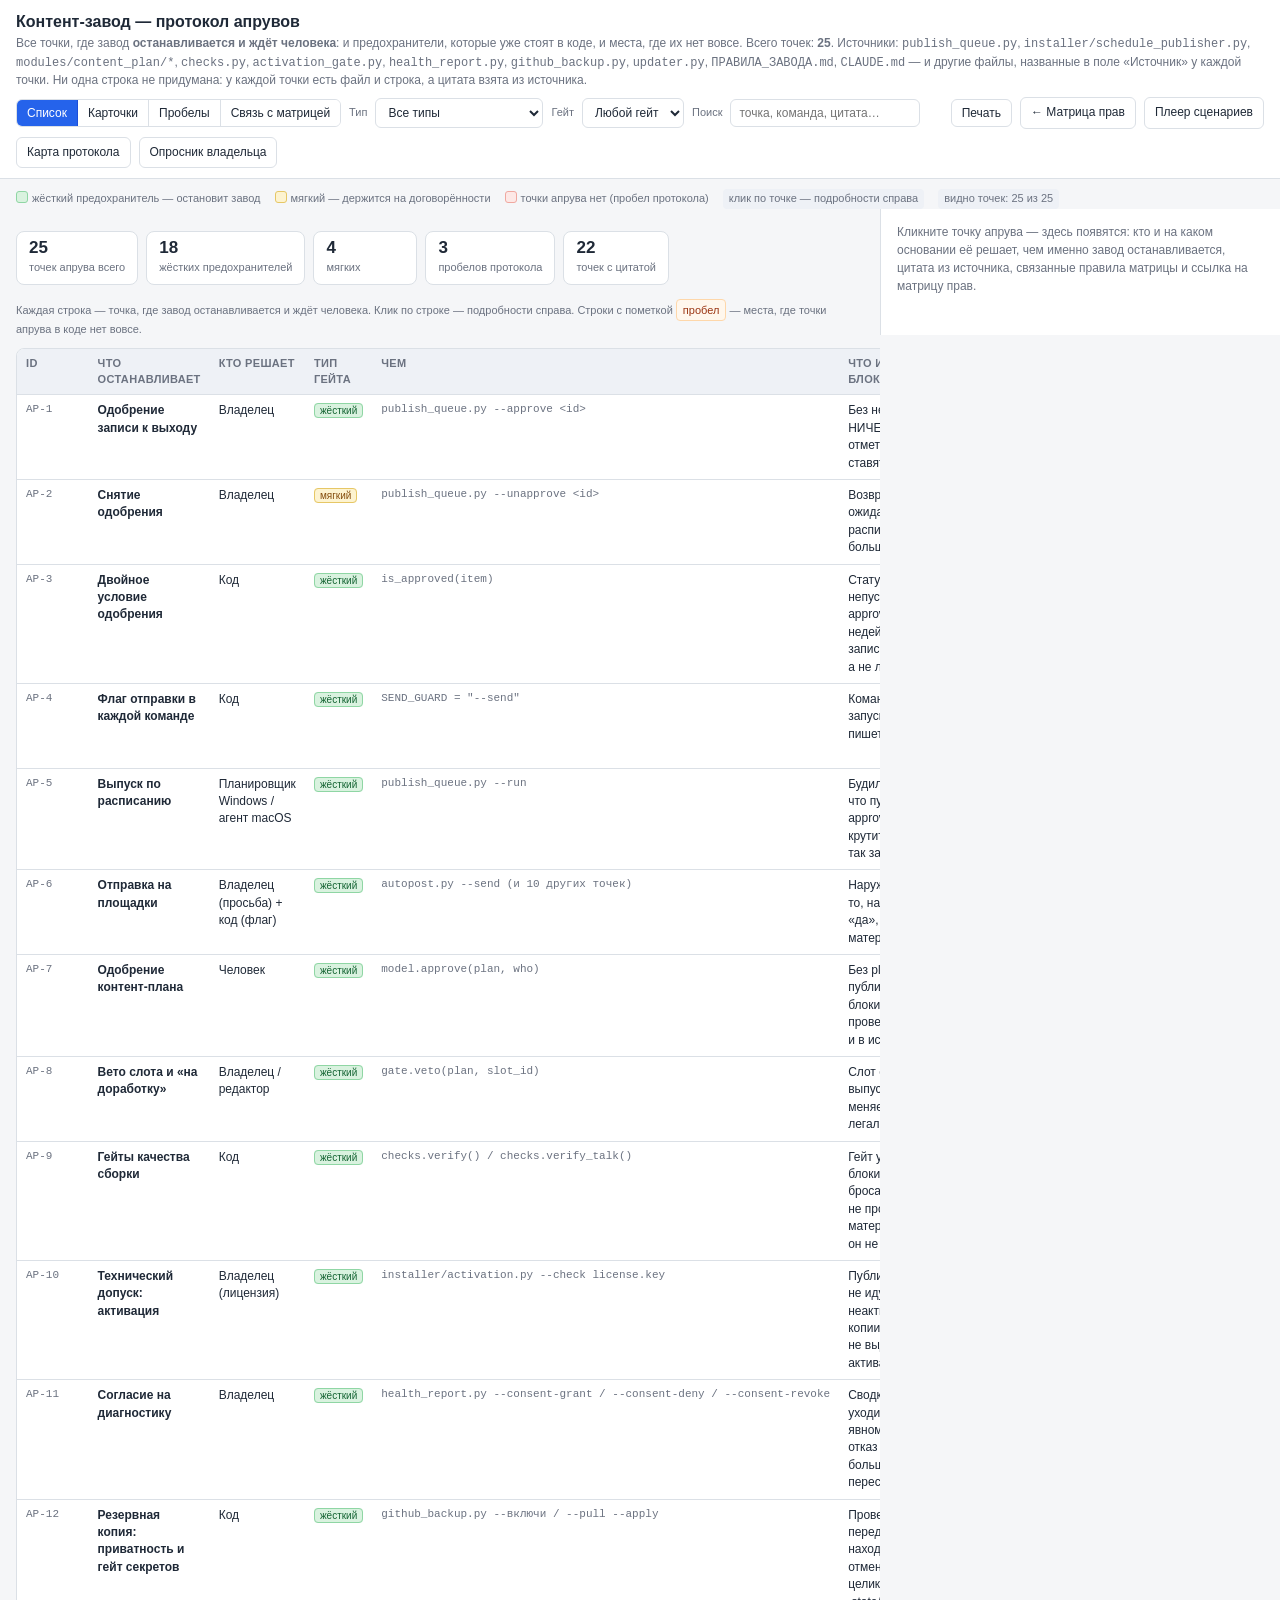
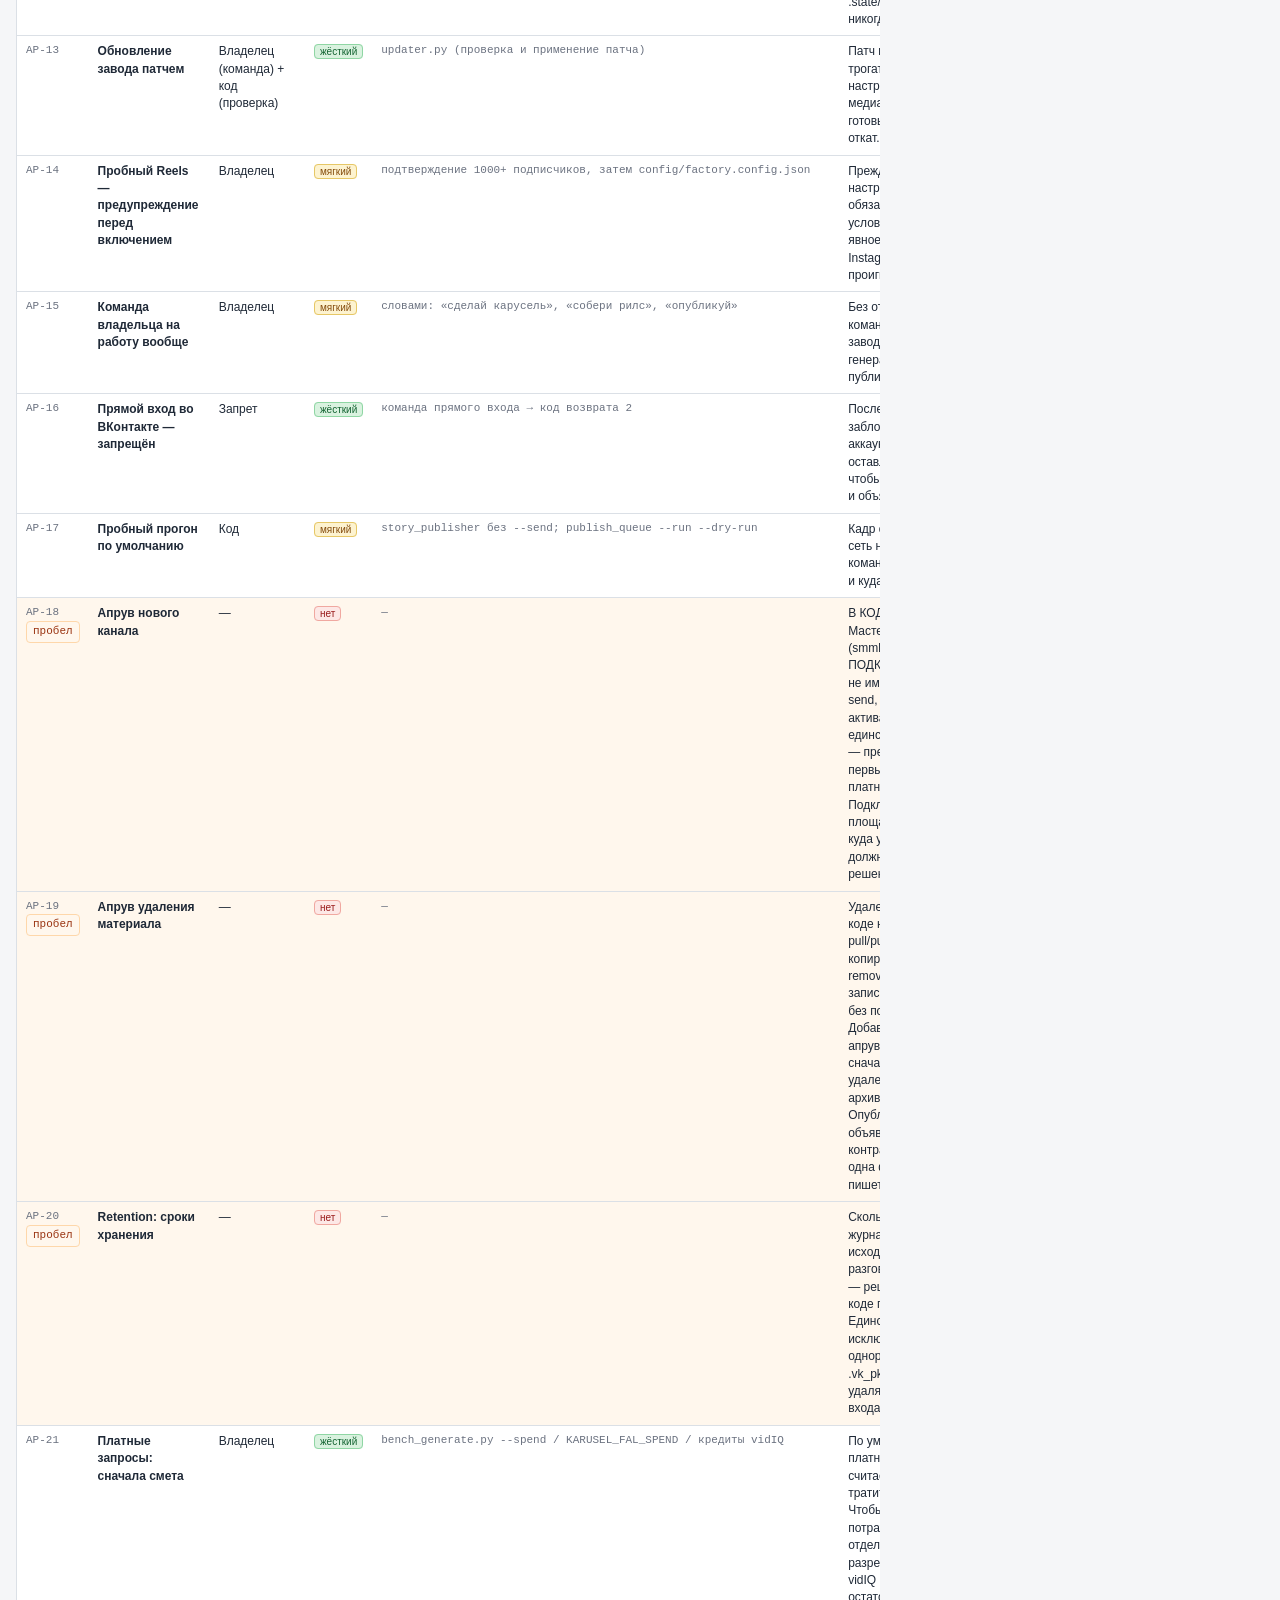
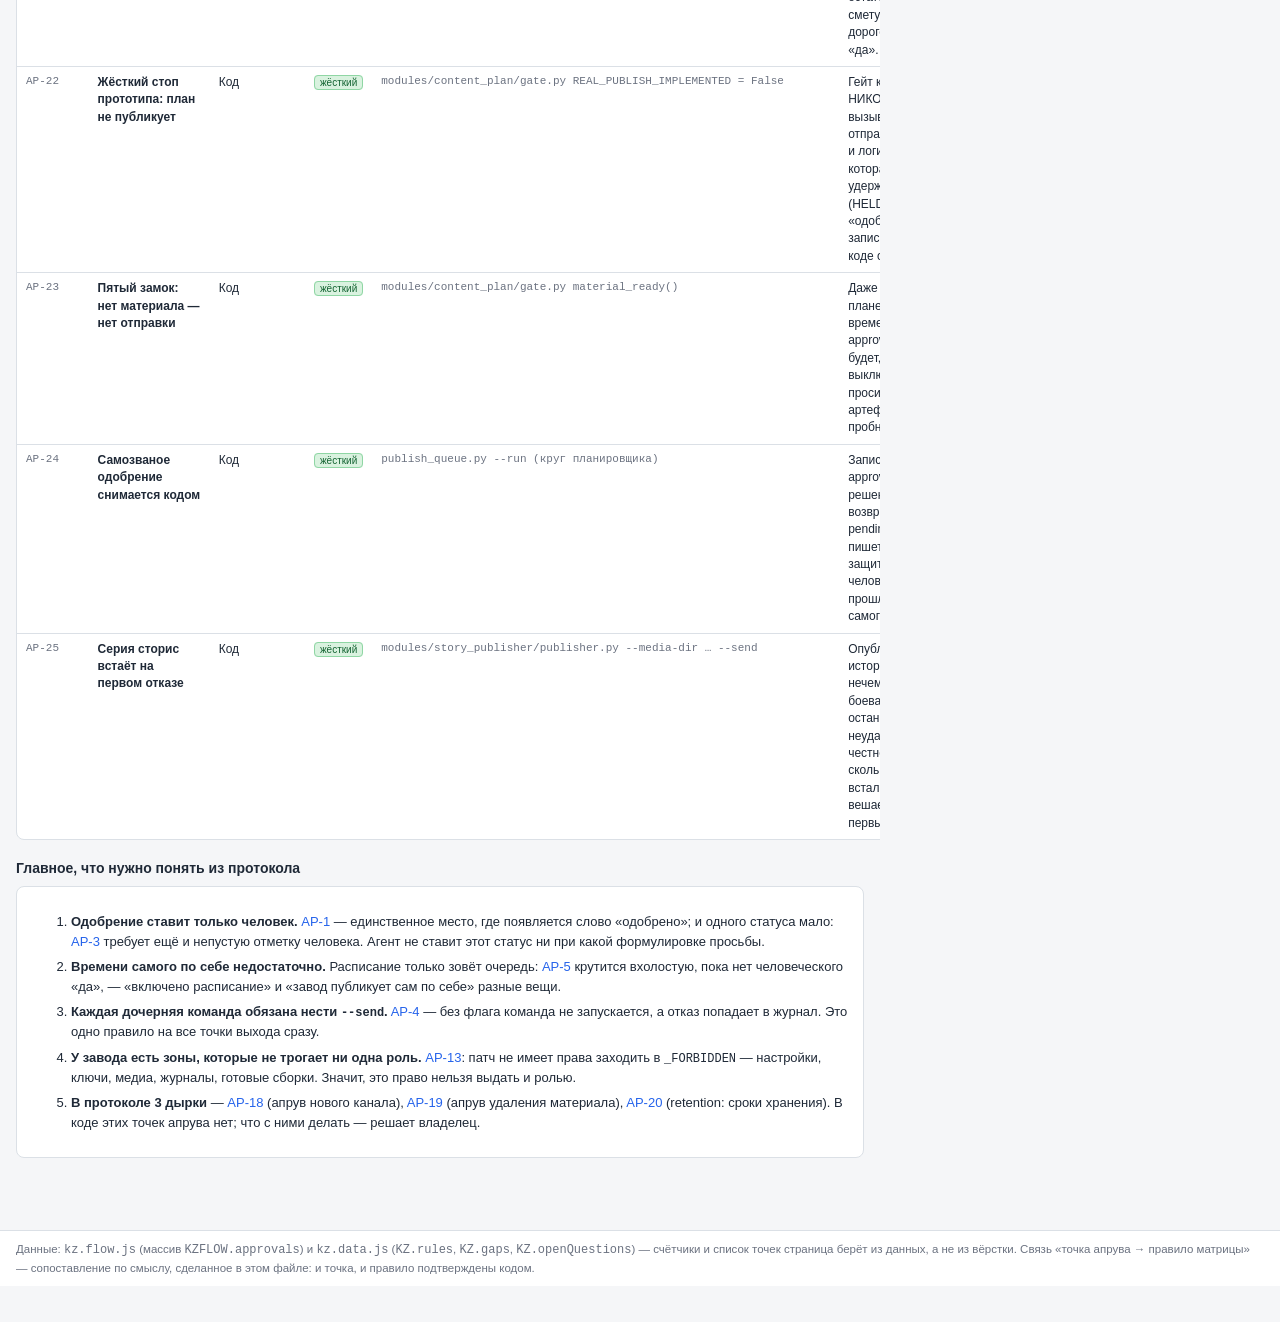
==== approve.html @ 355c32a2 "go go go" ====
<!DOCTYPE html>
<html lang="ru">
<head>
<meta charset="UTF-8">
<meta name="viewport" content="width=device-width, initial-scale=1">
<title>Контент-завод — протокол апрувов</title>
<link rel="stylesheet" href="kz.css">
<style>
  tr[data-ap],.map-card[data-ap],.card[data-ap]{cursor:pointer;}
  tr.sel-row td{background:var(--accent-soft);}
  tr.gap-row td{background:var(--warn-bg);}
  tr.gap-row:hover td{background:#ffefd9;}
  .gap-title{font-size:14px;font-weight:700;margin:0 0 4px;}
  .takeaway li{margin-bottom:6px;line-height:1.5;}
  .side-link{margin-top:10px;display:inline-block;}
</style>
</head>
<body>

<header class="app">
  <h1>Контент-завод — протокол апрувов</h1>
  <div class="sub">
    Все точки, где завод <b>останавливается и ждёт человека</b>: и предохранители, которые уже стоят в коде,
    и места, где их нет вовсе. Всего точек: <b id="subCount">—</b>.
    Источники: <code>publish_queue.py</code>, <code>installer/schedule_publisher.py</code>, <code>modules/content_plan/*</code>,
    <code>checks.py</code>, <code>activation_gate.py</code>, <code>health_report.py</code>, <code>github_backup.py</code>,
    <code>updater.py</code>, <code>ПРАВИЛА_ЗАВОДА.md</code>, <code>CLAUDE.md</code> — и другие файлы, названные в поле «Источник» у каждой точки.
    Ни одна строка не придумана: у каждой точки есть файл и строка, а цитата взята из источника.
  </div>
  <div class="toolbar">
    <div class="seg" id="viewSeg">
      <button data-view="list" class="active">Список</button>
      <button data-view="cards">Карточки</button>
      <button data-view="gaps">Пробелы</button>
      <button data-view="map">Связь с матрицей</button>
    </div>
    <label class="inline">Тип
      <select id="typeFilter">
        <option value="">Все типы</option>
        <option value="queue">Очередь публикации</option>
        <option value="publish">Отправка на площадки</option>
        <option value="plan">Контент-план</option>
        <option value="quality">Качество сборки</option>
        <option value="technical">Технический допуск</option>
        <option value="process">Процесс</option>
        <option value="deny">Запрет</option>
        <option value="gap">Пробел протокола</option>
      </select>
    </label>
    <label class="inline">Гейт
      <select id="gateFilter">
        <option value="">Любой гейт</option>
        <option value="жёсткий">жёсткий</option>
        <option value="мягкий">мягкий</option>
        <option value="нет">нет</option>
      </select>
    </label>
    <label class="inline">Поиск <input type="search" id="searchInput" placeholder="точка, команда, цитата…" style="width:190px"></label>
    <div class="grow"></div>
    <button id="printBtn" title="Печать страницы">Печать</button>
    <a class="btn" href="index.html">← Матрица прав</a>
    <a class="btn" href="process.html">Плеер сценариев</a>
    <a class="btn" href="protocol-map.html">Карта протокола</a>
    <a class="btn" href="questionnaire.html">Опросник владельца</a>
  </div>
</header>

<div class="legend">
  <span><span class="sw allow"></span>жёсткий предохранитель — остановит завод</span>
  <span><span class="sw conditional"></span>мягкий — держится на договорённости</span>
  <span><span class="sw deny"></span>точки апрува нет (пробел протокола)</span>
  <span class="badge">клик по точке — подробности справа</span>
  <span class="badge" id="statusLine"></span>
</div>

<div class="layout">
  <div class="main" id="mainWrap">

    <div class="stats" id="statsRow"></div>

    <div class="view-panel" id="listView"></div>
    <div class="view-panel" id="cardsView" hidden></div>
    <div class="view-panel" id="gapsView" hidden></div>
    <div class="view-panel" id="mapView" hidden></div>

    <h2>Главное, что нужно понять из протокола</h2>
    <div class="card">
      <ol class="takeaway" id="takeawayList"></ol>
    </div>

  </div>

  <aside class="side" id="sidePanel">
    <div class="empty" id="sideEmpty">
      Кликните точку апрува — здесь появятся: кто и на каком основании её решает, чем именно завод останавливается,
      цитата из источника, связанные правила матрицы и ссылка на матрицу прав.
    </div>
    <div id="sideContent" hidden></div>
  </aside>
</div>

<footer class="app" style="padding:10px 16px;color:var(--muted);font-size:11.5px;border-top:1px solid var(--border);background:var(--panel);position:static;">
  Данные: <code>kz.flow.js</code> (массив <code>KZFLOW.approvals</code>) и <code>kz.data.js</code>
  (<code>KZ.rules</code>, <code>KZ.gaps</code>, <code>KZ.openQuestions</code>) — счётчики и список точек страница берёт из данных, а не из вёрстки.
  Связь «точка апрува → правило матрицы» — сопоставление по смыслу, сделанное в этом файле: и точка, и правило подтверждены кодом.
</footer>

<script src="kz.data.js"></script>
<script src="kz.flow.js"></script>
<script>
(function () {
  'use strict';

  var F = window.KZFLOW, KZ = window.KZ;
  if (!F || !KZ) {
    document.body.innerHTML = '<p style="padding:20px">Не загрузились файлы данных (kz.data.js, kz.flow.js)</p>';
    return;
  }

  /* ── Подписи и сопоставления ─────────────────────────────────────────── */
  var TYPE_LABELS = {
    queue: 'Очередь публикации',
    publish: 'Отправка на площадки',
    plan: 'Контент-план',
    quality: 'Качество сборки',
    technical: 'Технический допуск',
    process: 'Процесс',
    deny: 'Запрет',
    gap: 'Пробел протокола'
  };

  /* Сопоставление по смыслу: точка апрува → правила матрицы, которые её поддерживают. */
  var RULE_MAP = {
    'AP-1': ['R-AGT-1', 'R-Q-2'],
    'AP-2': ['R-Q-6'],
    'AP-3': ['R-Q-2'],
    'AP-4': ['R-Q-4'],
    'AP-5': ['R-Q-3'],
    'AP-6': ['R-PUB-1', 'R-Q-8'],
    'AP-7': ['R-CP-2', 'R-CP-3'],
    'AP-8': ['R-CP-2', 'R-CP-3'],
    'AP-9': ['R-GATE-1', 'R-GATE-2'],
    'AP-10': ['R-ACT-1', 'R-ACT-2'],
    'AP-11': ['R-CONSENT-1', 'R-CONSENT-2'],
    'AP-12': ['R-BKP-1', 'R-SEC-2'],
    'AP-13': ['R-SEC-1', 'R-CFG-1', 'R-SEC-4'],
    'AP-14': ['R-CH-3'],
    'AP-15': ['R-WORK-1'],
    'AP-16': ['R-CH-2', 'R-VK-2'],
    'AP-17': ['R-PUB-1'],
    'AP-18': ['R-CH-1'],
    'AP-19': ['R-MED-2', 'R-ARCH-1', 'R-Q-10'],
    'AP-20': ['R-J-2', 'R-ART-1'],
    'AP-21': ['R-MONEY-1'],
    'AP-22': ['R-CP-7'],
    'AP-23': ['R-CP-8', 'R-CP-5'],
    'AP-24': ['R-Q-9', 'R-Q-2'],
    'AP-25': ['R-STORY-2', 'R-STORY-1']
  };

  /* Что предлагается сделать с пробелом — и на какую запись gap-анализа он опирается. */
  var GAP_FIX = {
    'AP-18': 'Что предлагается: подключение нового канала — решение владельца, а не техническое действие.',
    'AP-19': 'Что предлагается: вместо удаления ввести архивирование.',
    'AP-20': 'Что предлагается: владельцу задать сроки хранения — журналы, кеши, исходники.'
  };
  var GAP_REF = {
    'AP-18': ['channels', 'Апрув нового канала'],
    'AP-19': ['media', 'Delete'],
    'AP-20': ['media', 'Retention']
  };

  /* ── Мелкие помощники ────────────────────────────────────────────────── */
  var BY_ID = {};
  F.approvals.forEach(function (a) { BY_ID[a.id] = a; });

  function esc(s) {
    return String(s == null ? '' : s).replace(/[&<>"]/g, function (c) {
      return { '&': '&amp;', '<': '&lt;', '>': '&gt;', '"': '&quot;' }[c];
    });
  }
  function byId(id) { return BY_ID[id] || null; }
  function gateCls(g) { return g === 'жёсткий' ? 'ok' : (g === 'мягкий' ? 'part' : 'no'); }
  function gateWord(g) { return g === 'жёсткий' ? 'жёсткий' : (g === 'мягкий' ? 'мягкий' : 'нет'); }
  function typeLabel(a) { return TYPE_LABELS[a.type] || a.type; }
  function gapEntry(mod, aspect) {
    var found = KZ.gaps.filter(function (g) { return g.module === mod && g.aspect === aspect; });
    return found.length ? found[0] : null;
  }
  function hasQuote(a) { return !!a.quote && a.quote !== '—'; }

  /* Кто имеет право — простыми словами, строго из поля who и типа точки. */
  function whoPlain(a) {
    if (a.type === 'gap') return 'Права нет ни у кого: точки апрува в коде не существует, поэтому выполнить это действие некому — решение остаётся за владельцем.';
    if (a.who === 'Запрет') return 'Никто. Это не право, а запрет: действие не выполняет ни человек, ни агент.';
    if (a.who === 'Код') return 'Никто из людей не решает это вручную: проверку выполняет код завода, и обойти её ролью нельзя.';
    if (a.who === '—') return 'Права нет ни у кого: в коде нет ни точки апрува, ни исполнителя.';
    if (a.who.indexOf('Владелец') !== -1 && a.who.indexOf('код') !== -1) {
      return 'Владелец — человек задаёт просьбу, а код завода следит за формальной стороной (флаг, проверка). Агент сам этого не делает.';
    }
    if (a.who.indexOf('Владелец') !== -1 && a.who.indexOf('редактор') !== -1) {
      return 'Люди: владелец или редактор. Агент не имеет права выполнить это действие.';
    }
    if (a.who.indexOf('Владелец') !== -1) {
      return 'Владелец — человек. Агент не имеет права выполнить это действие и не может выдать разрешение себе.';
    }
    if (a.who.indexOf('Человек') !== -1) {
      return 'Человек, а не агент: машина не имеет права поставить это решение вместо него.';
    }
    if (a.who.indexOf('Планировщик') !== -1) {
      return 'Служба завода по расписанию. Она не решает, что публиковать: без человеческого «да» крутится вхолостую.';
    }
    return 'Решает: ' + a.who + '.';
  }

  /* ── Состояние и фильтры ─────────────────────────────────────────────── */
  var state = { view: 'list', type: '', gate: '', search: '', selected: null };

  function searchHit(a) {
    if (!state.search) return true;
    var hay = [a.id, a.title, a.who, a.gate, a.cmd, a.blocks, a.quote, a.src, typeLabel(a)].join(' ').toLowerCase();
    return hay.indexOf(state.search) !== -1;
  }
  function passes(a) {
    if (state.type && a.type !== state.type) return false;
    if (state.gate && a.gate !== state.gate) return false;
    return searchHit(a);
  }
  function filtered() { return F.approvals.filter(passes); }

  function plural(n, one, few, many) {
    var m10 = n % 10, m100 = n % 100;
    if (m10 === 1 && m100 !== 11) return one;
    if (m10 >= 2 && m10 <= 4 && (m100 < 10 || m100 >= 20)) return few;
    return many;
  }
  function apLink(id) {
    var a = byId(id);
    if (!a) return '<span class="mono">' + esc(id) + '</span>';
    return '<a href="#" data-ap="' + esc(id) + '">' + esc(id) + '</a>';
  }

  /* ── Пять пунктов внизу — всё из данных ──────────────────────────────── */
  function renderTakeaway() {
    var gaps = F.approvals.filter(function (a) { return a.type === 'gap'; });
    var gapList = gaps.map(function (a) {
      return apLink(a.id) + ' (' + esc(a.title.toLowerCase()) + ')';
    }).join(', ');
    document.getElementById('takeawayList').innerHTML =
      '<li><b>Одобрение ставит только человек.</b> ' + apLink('AP-1') + ' — единственное место, где появляется слово «одобрено»;' +
        ' и одного статуса мало: ' + apLink('AP-3') + ' требует ещё и непустую отметку человека. Агент не ставит этот статус ни при какой формулировке просьбы.</li>' +
      '<li><b>Времени самого по себе недостаточно.</b> Расписание только зовёт очередь: ' + apLink('AP-5') +
        ' крутится вхолостую, пока нет человеческого «да», — «включено расписание» и «завод публикует сам по себе» разные вещи.</li>' +
      '<li><b>Каждая дочерняя команда обязана нести <span class="mono">--send</span>.</b> ' + apLink('AP-4') +
        ' — без флага команда не запускается, а отказ попадает в журнал. Это одно правило на все точки выхода сразу.</li>' +
      '<li><b>У завода есть зоны, которые не трогает ни одна роль.</b> ' + apLink('AP-13') + ': патч не имеет права заходить в ' +
        '<span class="mono">_FORBIDDEN</span> — настройки, ключи, медиа, журналы, готовые сборки. Значит, это право нельзя выдать и ролью.</li>' +
      '<li><b>В протоколе ' + gaps.length + ' ' + plural(gaps.length, 'дырка', 'дырки', 'дырок') + '</b> — ' + gapList +
        '. В коде этих точек апрува нет; что с ними делать — решает владелец.</li>';
  }

  /* ── Статистика ──────────────────────────────────────────────────────── */
  function renderStats() {
    var soft = F.approvals.filter(function (a) { return a.gate === 'мягкий'; }).length;
    var quoted = F.approvals.filter(hasQuote).length;
    document.getElementById('statsRow').innerHTML =
      '<div class="stat"><b>' + F.stats.approvals + '</b><span>точек апрува всего</span></div>' +
      '<div class="stat"><b>' + F.stats.hardGates + '</b><span>жёстких предохранителей</span></div>' +
      '<div class="stat"><b>' + soft + '</b><span>мягких</span></div>' +
      '<div class="stat"><b>' + F.stats.approvalsGap + '</b><span>пробелов протокола</span></div>' +
      '<div class="stat"><b>' + quoted + '</b><span>точек с цитатой</span></div>';
    document.getElementById('subCount').textContent = F.stats.approvals;
  }

  /* ── Связанные правила (общий блок) ──────────────────────────────────── */
  function rulesHtml(a, emptyText) {
    var rids = RULE_MAP[a.id] || [];
    if (!rids.length) return '<div class="hint">' + esc(emptyText) + '</div>';
    return rids.map(function (rid) {
      var r = KZ.rules[rid];
      if (!r) return '<div class="rule-item"><span class="rid">' + esc(rid) + '</span> — правила с таким ID в kz.data.js нет.</div>';
      return '<div class="rule-item"><span class="rid">' + esc(rid) + '</span>' +
        '<div class="rtitle"><b>' + esc(r.title) + '</b></div>' +
        '<div>' + esc(r.text) + '</div>' +
        '<div class="rsrc">' + esc(r.src) + '</div></div>';
    }).join('');
  }

  /* ── Вид «Список» ────────────────────────────────────────────────────── */
  function renderList() {
    var list = filtered();
    var html = '<div class="hint">Каждая строка — точка, где завод останавливается и ждёт человека. Клик по строке — подробности справа. ' +
      'Строки с пометкой <span class="badge warn">пробел</span> — места, где точки апрува в коде нет вовсе.</div>';
    if (!list.length) {
      html += '<div class="card">Под этот фильтр не подошла ни одна точка. Сбросьте тип, гейт или поиск.</div>';
      document.getElementById('listView').innerHTML = html;
      return;
    }
    html += '<table class="tbl"><thead><tr><th>ID</th><th>Что останавливает</th><th>Кто решает</th><th>Тип гейта</th>' +
      '<th>Чем</th><th>Что именно блокируется</th><th>Цитата</th><th>Источник</th></tr></thead><tbody>';
    list.forEach(function (a) {
      var gap = a.type === 'gap';
      html += '<tr data-ap="' + esc(a.id) + '" class="' + (gap ? 'gap-row' : '') + (state.selected === a.id ? ' sel-row' : '') + '">' +
        '<td class="cite">' + esc(a.id) + (gap ? '<br><span class="badge warn">пробел</span>' : '') + '</td>' +
        '<td class="rowhead">' + esc(a.title) + '</td>' +
        '<td>' + esc(a.who) + '</td>' +
        '<td><span class="pill ' + gateCls(a.gate) + '">' + esc(gateWord(a.gate)) + '</span></td>' +
        '<td class="cite">' + esc(a.cmd) + '</td>' +
        '<td>' + esc(a.blocks) + '</td>' +
        '<td>' + esc(a.quote) + '</td>' +
        '<td class="cite">' + esc(a.src) + '</td></tr>';
    });
    html += '</tbody></table>';
    document.getElementById('listView').innerHTML = html;
  }

  /* ── Вид «Карточки» ──────────────────────────────────────────────────── */
  function renderCards() {
    var list = filtered();
    var html = '<div class="hint">Та же двадцатка, но крупно: одна карточка — одна точка. Пробелы протокола выделены красной линией слева.</div>';
    if (!list.length) {
      html += '<div class="card">Под этот фильтр не подошла ни одна точка.</div>';
      document.getElementById('cardsView').innerHTML = html;
      return;
    }
    html += '<div class="grid c2">';
    list.forEach(function (a) {
      var gap = a.type === 'gap';
      var human = a.who.indexOf('Владелец') !== -1 || a.who.indexOf('Человек') !== -1 || a.who.indexOf('редактор') !== -1;
      var cls = 'map-card' + (gap ? ' deny' : (human ? ' human' : ' agent'));
      html += '<div class="' + cls + '" data-ap="' + esc(a.id) + '">' +
        '<div class="who">' + esc(a.id) + ' · ' + esc(a.title) + '</div>' +
        '<div class="what">' + esc(a.blocks) + '</div>' +
        '<div class="hint" style="margin:5px 0 3px">Кто решает: <b>' + esc(a.who) + '</b> · гейт: ' +
        '<span class="pill ' + gateCls(a.gate) + '">' + esc(gateWord(a.gate)) + '</span> · ' + esc(typeLabel(a)) +
        (gap ? ' · <span class="badge warn">пробел</span>' : '') + '</div>' +
        '<div class="what mono">' + esc(a.cmd) + '</div>' +
        (hasQuote(a) ? '<div class="quote">' + esc(a.quote) + '</div>' : '<div class="hint">Цитаты в источнике нет.</div>') +
        '<span class="src">' + esc(a.src) + '</span></div>';
    });
    html += '</div>';
    document.getElementById('cardsView').innerHTML = html;
  }

  /* ── Вид «Пробелы» ───────────────────────────────────────────────────── */
  function renderGaps() {
    var list = F.approvals.filter(function (a) { return a.type === 'gap'; }).filter(searchHit);
    var html = '<div class="hint">Места, где завод останавливаться не умеет: <b>точки апрува в коде нет</b> вовсе. ' +
      'Это не поломка, а честно найденная дырка — её видно по тексту правил и по gap-анализу матрицы.</div>';
    if (!list.length) {
      html += '<div class="card">Под поиск не подошёл ни один пробел.</div>';
      document.getElementById('gapsView').innerHTML = html;
      return;
    }
    list.forEach(function (a) {
      var ref = GAP_REF[a.id] || [];
      var g = gapEntry(ref[0], ref[1]);
      html += '<div class="card warn" data-ap="' + esc(a.id) + '">' +
        '<div class="gap-title">' + esc(a.id) + ' · ' + esc(a.title) + '</div>' +
        '<div class="hint" style="color:var(--warn-tx)">В коде точки апрува нет.</div>' +
        '<p style="margin:6px 0"><b>Почему это важно.</b> ' + esc(a.blocks) + '</p>' +
        '<p style="margin:6px 0"><b>' + esc(GAP_FIX[a.id] || 'Что предлагается: точку апрува нужно ввести в код — это решение владельца.') + '</b></p>' +
        (g ? '<p style="margin:6px 0">Из gap-анализа матрицы, «' + esc(g.module) + ' · ' + esc(g.aspect) + '»: ' +
          esc(g.note) + ' <span class="mono" style="font-size:10.5px">' + esc(g.src) + '</span></p>' : '') +
        '<h4>Что говорит матрица прав</h4>' + rulesHtml(a, 'Правила матрицы этот пробел не описывают.') +
        '<div class="quote">' + esc(a.src) + '</div>' +
        '</div>';
    });

    html += '<h2>Связанные вопросы владельцу</h2><div class="hint">Эти вопросы уже стоят в опроснике: без ответа на них пробелы не закрыть.</div>';
    ['Q2', 'Q6', 'Q7'].forEach(function (qid) {
      var q = KZ.openQuestions.filter(function (x) { return x.id === qid; })[0];
      if (!q) return;
      html += '<div class="card"><b>' + esc(q.id) + '. ' + esc(q.q) + '</b>' +
        '<div class="hint">Зачем спрашиваем: ' + esc(q.why) + '</div>' +
        '<div class="quote">Ответ по умолчанию: ' + esc(q.defaultAnswer) + '</div>' +
        '<a class="btn" href="questionnaire.html">Открыть опросник владельца</a></div>';
    });

    document.getElementById('gapsView').innerHTML = html;
  }

  /* ── Вид «Связь с матрицей» ──────────────────────────────────────────── */
  function renderMap() {
    var list = filtered();
    var html = '<div class="hint">Точка апрува → правила матрицы, которые её поддерживают. Сопоставление сделано по смыслу текстов правил из ' +
      '<code>kz.data.js</code>: и точка, и правило подтверждены кодом.</div>';
    if (!list.length) {
      html += '<div class="card">Под этот фильтр не подошла ни одна точка.</div>';
      document.getElementById('mapView').innerHTML = html;
      return;
    }
    html += '<table class="tbl"><thead><tr><th>Точка апрува</th><th>Правила матрицы, которые её поддерживают</th></tr></thead><tbody>';
    list.forEach(function (a) {
      html += '<tr data-ap="' + esc(a.id) + '"' + (state.selected === a.id ? ' class="sel-row"' : '') + '>' +
        '<td class="rowhead"><span class="cite">' + esc(a.id) + '</span><br>' + esc(a.title) +
        '<br><span class="pill ' + gateCls(a.gate) + '">' + esc(gateWord(a.gate)) + '</span></td>' +
        '<td>' + rulesHtml(a, 'Сопоставления нет: правила матрицы эту точку не описывают.') + '</td></tr>';
    });
    html += '</tbody></table>';
    document.getElementById('mapView').innerHTML = html;
  }

  /* ── Правая панель ───────────────────────────────────────────────────── */
  function renderSide() {
    var el = document.getElementById('sideContent'), empty = document.getElementById('sideEmpty');
    if (!state.selected) { el.hidden = true; empty.hidden = false; return; }
    var a = byId(state.selected);
    if (!a) { el.hidden = true; empty.hidden = false; return; }
    empty.hidden = true; el.hidden = false;

    el.innerHTML =
      '<h3>' + esc(a.id) + ' · ' + esc(a.title) + '</h3>' +
      '<div style="margin:6px 0"><span class="badge' + (a.type === 'gap' ? ' warn' : '') + '">' + esc(typeLabel(a)) + '</span> ' +
      '<span class="pill ' + gateCls(a.gate) + '">' + esc(gateWord(a.gate)) + '</span></div>' +
      (a.type === 'gap' ? '<div class="card warn tight">В коде точки апрува нет — это пробел протокола.</div>' : '') +
      '<p>' + esc(a.blocks) + '</p>' +
      '<dl class="kv">' +
        '<dt>Кто решает</dt><dd>' + esc(a.who) + '</dd>' +
        '<dt>Чем</dt><dd class="mono">' + esc(a.cmd) + '</dd>' +
        '<dt>Тип</dt><dd>' + esc(typeLabel(a)) + '</dd>' +
        '<dt>Гейт</dt><dd>' + esc(gateWord(a.gate)) + '</dd>' +
      '</dl>' +
      '<h4>Кто имеет право</h4><div class="quote warn">' + esc(whoPlain(a)) + '</div>' +
      '<h4>Цитата из источника</h4>' +
      (hasQuote(a) ? '<div class="quote">' + esc(a.quote) + '</div>' : '<div class="hint">Цитаты в источнике нет — это и есть признак пробела.</div>') +
      '<h4>Источник</h4><div class="quote">' + esc(a.src) + '</div>' +
      '<h4>Связанные правила матрицы</h4>' + rulesHtml(a, 'Правил матрицы для этой точки не подобрано.') +
      '<a class="btn side-link" href="index.html">Открыть матрицу прав</a>';

    document.getElementById('sidePanel').scrollTop = 0;
  }

  /* ── Общая отрисовка ─────────────────────────────────────────────────── */
  function renderAll() {
    document.getElementById('typeFilter').value = state.type;
    document.getElementById('gateFilter').value = state.gate;
    var list = filtered();
    document.getElementById('statusLine').textContent = 'видно точек: ' + list.length + ' из ' + F.approvals.length +
      (state.type || state.gate || state.search ? ' · фильтр включён' : '');
    ['list', 'cards', 'gaps', 'map'].forEach(function (v) {
      document.getElementById(v + 'View').hidden = (state.view !== v);
    });
    document.querySelectorAll('#viewSeg button').forEach(function (b) {
      b.classList.toggle('active', b.dataset.view === state.view);
    });
    renderStats();
    renderTakeaway();
    if (state.view === 'list') renderList();
    else if (state.view === 'cards') renderCards();
    else if (state.view === 'gaps') renderGaps();
    else renderMap();
    renderSide();
  }

  /* ── События ─────────────────────────────────────────────────────────── */
  document.getElementById('viewSeg').addEventListener('click', function (e) {
    var b = e.target.closest('button[data-view]'); if (!b) return;
    state.view = b.dataset.view; renderAll();
  });
  document.getElementById('typeFilter').addEventListener('change', function (e) {
    state.type = e.target.value; renderAll();
  });
  document.getElementById('gateFilter').addEventListener('change', function (e) {
    state.gate = e.target.value; renderAll();
  });
  document.getElementById('searchInput').addEventListener('input', function (e) {
    state.search = e.target.value.trim().toLowerCase(); renderAll();
  });
  document.getElementById('printBtn').addEventListener('click', function () { window.print(); });
  document.getElementById('mainWrap').addEventListener('click', function (e) {
    var el = e.target.closest('[data-ap]'); if (!el) return;
    if (el.tagName === 'A') e.preventDefault();
    state.selected = el.getAttribute('data-ap');
    renderAll();
  });

  /* ── Старт ───────────────────────────────────────────────────────────── */
  renderAll();
}());
</script>
</body>
</html>
---- kz.css ----
/* ==========================================================================
   Контент-завод — матрица прав CRUD. Общий стиль артефактов.
   Палитра и вёрстка — по образцу «Витавто» (интерактивный процесс + матрица).
   Файл общий: его подключают index.html, process.html, approve.html,
   protocol-map.html, questionnaire.html.
   ========================================================================== */

:root{
  --bg:#f5f6f8; --panel:#ffffff; --border:#dbe0e6; --text:#1f2937; --muted:#6b7280;
  --accent:#2563eb; --accent-dark:#1d4ed8; --accent-soft:#eaf0fd;
  --ok-bg:#d9f2df; --ok-bd:#8fd6a4; --ok-tx:#166534;
  --part-bg:#fdf3d0; --part-bd:#e6c766; --part-tx:#854d0e;
  --no-bg:#fde8e6; --no-bd:#f0a8a0; --no-tx:#991b1b;
  --sub-bg:#e6ecfb; --sub-bd:#9db2e8; --sub-tx:#1e3a8a;
  --agent:#7c3aed; --agent-soft:#f3ecfe; --agent-bd:#c4a7f7;
  --human:#0f766e; --human-soft:#e6f6f4; --human-bd:#8fd6cf;
  --warn-bg:#fff7ed; --warn-bd:#fed7aa; --warn-tx:#9a3412;
  --dim:0.22;
  --radius:8px;
  --shadow:0 4px 14px rgba(15,23,42,.08);
  --mono:Consolas,"Cascadia Mono",monospace;
}
*{box-sizing:border-box;}
html,body{margin:0;padding:0;}
body{
  background:var(--bg); color:var(--text); font-size:13px; line-height:1.45;
  font-family:"Segoe UI",Roboto,Arial,sans-serif;
  padding-bottom:40px;
}
a{color:var(--accent); text-decoration:none;}
a:hover{text-decoration:underline;}
code,.mono{font-family:var(--mono); font-size:12px;}
h1{font-size:16px; margin:0 0 2px;}
h2{font-size:14px; margin:18px 0 8px;}
h3{font-size:13px; margin:14px 0 6px;}
h4{margin:0 0 6px; font-size:11px; text-transform:uppercase; letter-spacing:.04em; color:var(--muted);}
hr{border:none; border-top:1px solid var(--border); margin:16px 0;}

/* ── Шапка ─────────────────────────────────────────────────────────────── */
header.app{
  position:sticky; top:0; z-index:40; background:var(--panel);
  border-bottom:1px solid var(--border); padding:10px 16px;
}
header.app .sub{color:var(--muted); font-size:12px; margin-bottom:8px; line-height:1.45;}
.toolbar{display:flex; flex-wrap:wrap; gap:8px; align-items:center;}
.toolbar .grow{flex:1 1 auto;}
.badge{
  display:inline-block; background:#eef1f6; border-radius:4px; padding:2px 6px;
  font-size:11px; color:var(--muted); white-space:nowrap;
}
.badge.agent{background:var(--agent-soft); color:#5b21b6;}
.badge.human{background:var(--human-soft); color:#115e59;}
.badge.warn{background:var(--warn-bg); color:var(--warn-tx); border:1px solid var(--warn-bd);}
.badge.draft{background:var(--part-bg); color:var(--part-tx);}

/* ── Кнопки, сегменты, поля ────────────────────────────────────────────── */
button,.btn{
  cursor:pointer; border:1px solid var(--border); background:var(--panel);
  border-radius:6px; padding:6px 10px; font-size:12px; color:var(--text);
  font-family:inherit; display:inline-block;
}
button:hover,.btn:hover{background:#eef1f5; text-decoration:none;}
button.primary,.btn.primary{background:var(--accent); border-color:var(--accent-dark); color:#fff;}
button.primary:hover{background:var(--accent-dark);}
button.danger{border-color:var(--no-bd); color:var(--no-tx);}
button:disabled{opacity:.45; cursor:not-allowed;}
button.toggle.active,.seg button.active{background:var(--accent); color:#fff; border-color:var(--accent-dark);}
.seg{display:flex; border:1px solid var(--border); border-radius:6px; overflow:hidden; background:var(--panel);}
.seg button{border:none; border-radius:0; border-right:1px solid var(--border);}
.seg button:last-child{border-right:none;}
.seg button.active{background:var(--accent); color:#fff;}
select,input[type=text],input[type=search],textarea{
  padding:6px 8px; border:1px solid var(--border); border-radius:6px;
  font-size:12px; background:#fff; font-family:inherit; color:var(--text);
}
textarea{width:100%; resize:vertical; line-height:1.5;}
label.inline{display:inline-flex; align-items:center; gap:6px; color:var(--muted); font-size:11px;}
label.inline select,label.inline input{margin-left:2px;}

/* ── Раскладка ─────────────────────────────────────────────────────────── */
.layout{display:grid; grid-template-columns:minmax(0,1fr) 400px; min-height:calc(100vh - 150px);}
.main{padding:12px 16px 60px; overflow:auto; min-width:0;}
.side{
  border-left:1px solid var(--border); background:var(--panel); padding:14px 16px 40px;
  position:sticky; top:110px; align-self:start; max-height:calc(100vh - 120px); overflow:auto;
}
.side .empty{color:var(--muted); font-size:12px; line-height:1.5;}
@media (max-width:1150px){
  .layout{grid-template-columns:1fr;}
  .side{position:static; max-height:none; border-left:none; border-top:1px solid var(--border);}
}
.wide .layout{grid-template-columns:1fr;}

/* ── Легенда ───────────────────────────────────────────────────────────── */
.legend{
  display:flex; gap:14px; flex-wrap:wrap; align-items:center; color:var(--muted);
  font-size:11px; padding:10px 16px 0;
}
.sw{display:inline-block; width:12px; height:12px; border-radius:3px; margin-right:4px;
    vertical-align:-1px; border:1px solid rgba(0,0,0,.15);}
.sw.allow{background:var(--ok-bg); border-color:var(--ok-bd);}
.sw.conditional{background:var(--part-bg); border-color:var(--part-bd);}
.sw.deny{background:var(--no-bg); border-color:var(--no-bd);}
.sw.subset{background:var(--sub-bg); border-color:var(--sub-bd);}

/* ── Карточки, панели ──────────────────────────────────────────────────── */
.card{background:var(--panel); border:1px solid var(--border); border-radius:var(--radius); padding:12px 14px; margin-bottom:12px;}
.card.tight{padding:10px 12px;}
.card.warn{background:var(--warn-bg); border-color:var(--warn-bd); color:var(--warn-tx);}
.card.agent{background:var(--agent-soft); border-color:var(--agent-bd);}
.grid{display:grid; gap:10px;}
.grid.c2{grid-template-columns:repeat(auto-fit,minmax(280px,1fr));}
.grid.c3{grid-template-columns:repeat(auto-fit,minmax(220px,1fr));}
.grid.c4{grid-template-columns:repeat(auto-fit,minmax(170px,1fr));}
.hint{color:var(--muted); font-size:11px; line-height:1.5; margin:4px 0 10px;}

/* ── Таблицы ───────────────────────────────────────────────────────────── */
table.tbl{width:100%; border-collapse:separate; border-spacing:0; background:var(--panel);
  border:1px solid var(--border); border-radius:var(--radius); overflow:hidden; font-size:12px;}
table.tbl th,table.tbl td{padding:7px 9px; border-bottom:1px solid var(--border); text-align:left; vertical-align:top;}
table.tbl thead th{
  background:#eef1f6; font-size:11px; text-transform:uppercase; letter-spacing:.03em;
  color:var(--muted); font-weight:700; position:sticky; top:0; z-index:5;
}
table.tbl tbody tr:last-child td{border-bottom:none;}
table.tbl tbody tr:hover td{background:#fafbfd;}
table.tbl td.num,table.tbl th.num{text-align:right; font-family:var(--mono); white-space:nowrap;}
table.tbl .rowhead{font-weight:600;}
table.tbl td.cite{font-family:var(--mono); font-size:11px; color:var(--muted); white-space:nowrap;}

/* ── Матрица: шапка со статусами, строки — поля/модули ─────────────────── */
.matrix-wrap{
  border:1px solid var(--border); border-radius:var(--radius); background:var(--panel);
  overflow:auto; max-height:calc(100vh - 330px); position:relative;
}
.matrix-wrap.short{max-height:none;}
table.matrix{border-collapse:separate; border-spacing:0; font-size:11.5px; width:100%;}
table.matrix th,table.matrix td{border-bottom:1px solid var(--border); border-right:1px solid #eef1f6;}
table.matrix thead th{
  position:sticky; top:0; z-index:6; background:#eef1f6; color:var(--muted);
  font-size:10.5px; font-weight:700; text-transform:uppercase; letter-spacing:.03em;
  padding:6px 6px; text-align:center; white-space:nowrap; vertical-align:bottom;
}
table.matrix thead th.col-head{
  left:0; z-index:8; text-align:left; min-width:250px; background:#e8ecf3;
  text-transform:none; font-size:11px; letter-spacing:0;
}
table.matrix td.col-head{
  position:sticky; left:0; z-index:4; background:var(--panel); text-align:left;
  min-width:250px; max-width:340px; padding:5px 8px; font-size:11.5px;
}
table.matrix tr.grp-row td{
  background:#f4f6fa; font-weight:700; font-size:11px; color:#334155;
  position:sticky; left:0; z-index:4; cursor:pointer;
}
table.matrix tr.grp-row:hover td{background:#eceff5;}
table.matrix tr.hidden{display:none;}
.matrix-cell{padding:3px 4px; text-align:center; cursor:pointer; position:relative;}
.matrix-cell:hover{outline:2px solid var(--accent); outline-offset:-2px; border-radius:4px;}
.matrix-cell.selected{outline:2px solid var(--accent); outline-offset:-2px; border-radius:4px;
  box-shadow:inset 0 0 0 3px rgba(37,99,235,.12);}
.cell-stack{display:flex; flex-direction:column; gap:2px; align-items:stretch;}
.rights{display:flex; gap:2px; justify-content:center;}
.rc{
  display:inline-block; min-width:15px; text-align:center; border-radius:3px;
  font-size:10px; font-weight:700; padding:1px 2px; border:1px solid transparent;
  font-family:var(--mono);
}
.rc.allow{background:var(--ok-bg); border-color:var(--ok-bd); color:var(--ok-tx);}
.rc.conditional{background:var(--part-bg); border-color:var(--part-bd); color:var(--part-tx);}
.rc.deny{background:var(--no-bg); border-color:var(--no-bd); color:var(--no-tx);}
.rc.subset{background:var(--sub-bg); border-color:var(--sub-bd); color:var(--sub-tx);}
.rc.off{background:#f2f4f7; border-color:#e6e9ef; color:#b6bcc7;}
.cell-note{font-size:9.5px; color:var(--muted); line-height:1.2; text-align:center;}
.constraints{display:flex; gap:2px; flex-wrap:wrap; justify-content:center;}
.rchip{
  font-family:var(--mono); font-size:9px; background:#eef1f6; color:#475569;
  border-radius:3px; padding:0 3px; cursor:help;
}
.matrix td.field-off{opacity:.35;}
.srcdot{display:inline-block; width:6px; height:6px; border-radius:50%; margin-left:4px; vertical-align:1px;}
.srcdot.code{background:var(--ok-bd);}
.srcdot.assume{background:var(--part-bd);}

/* ── Вкладки ролей ─────────────────────────────────────────────────────── */
.roles-tabs{display:flex; flex-wrap:wrap; gap:6px; margin:10px 0 6px;}
.roles-tabs button{font-size:11.5px; padding:5px 9px;}
.roles-tabs button.active{background:var(--accent); border-color:var(--accent-dark); color:#fff;}
.roles-tabs button.agent{border-color:var(--agent-bd);}
.roles-tabs button.agent.active{background:var(--agent); border-color:#5b21b6; color:#fff;}
.roles-tabs .sep{width:1px; background:var(--border); margin:2px 4px;}

/* ── Правая панель: подробности ячейки ─────────────────────────────────── */
.side h3{margin-top:0;}
.kv{display:grid; grid-template-columns:auto 1fr; gap:3px 10px; font-size:11.5px; margin:8px 0;}
.kv dt{color:var(--muted); white-space:nowrap;}
.kv dd{margin:0;}
.quote{
  background:#f8fafc; border-left:3px solid var(--accent); padding:7px 10px; margin:6px 0;
  font-family:var(--mono); font-size:11px; white-space:pre-wrap; word-break:break-word;
}
.quote.warn{border-left-color:var(--part-bd); background:var(--warn-bg); font-family:inherit;}
.quote.deny{border-left-color:var(--no-bd); background:#fff5f5; font-family:inherit;}
.rule-item{border-bottom:1px dashed var(--border); padding:7px 0;}
.rule-item:last-child{border-bottom:none;}
.rule-item .rid{font-family:var(--mono); font-size:11px; color:var(--accent); font-weight:700;}
.rule-item .rtitle{font-size:11.5px; margin:2px 0 3px;}
.rule-item .rsrc{font-family:var(--mono); font-size:10.5px; color:var(--muted);}

/* ── Плеер сценариев ───────────────────────────────────────────────────── */
.player{
  display:flex; flex-direction:column; gap:10px; background:#f0f4fa;
  border:1px solid var(--border); border-radius:var(--radius); padding:10px 12px; margin-bottom:12px;
}
.player-top{display:flex; flex-wrap:wrap; gap:8px; align-items:center;}
.player .step-meta{flex:1 1 260px; min-width:200px;}
.player .step-title{font-weight:600; font-size:13px;}
.player .step-note{color:var(--muted); font-size:11px; margin-top:2px; line-height:1.45;}
.progress{height:6px; background:#e5e7eb; border-radius:99px; overflow:hidden; margin-top:8px;}
.progress > i{display:block; height:100%; background:var(--accent); width:0%; transition:width .25s ease;}
.scenario-head{display:flex; align-items:center; justify-content:space-between; gap:8px; flex-wrap:wrap;}
.scenario-toggle{
  display:flex; align-items:center; gap:6px; border:none; background:none;
  padding:0; cursor:pointer; font:inherit; color:inherit; text-align:left;
}
.scenario-toggle:hover{color:var(--accent);}
.scenario-toggle .chev{display:inline-block; width:12px; font-size:10px; color:var(--muted); transition:transform .15s;}
.scenario-toggle[aria-expanded="true"] .chev{transform:rotate(90deg);}
.scenario-body[hidden]{display:none !important;}
.scenario-filters{display:flex; flex-wrap:wrap; gap:6px; margin:8px 0;}
.scenario-filters button{font-size:11px; padding:5px 9px;}
.scenario-filters button.active{background:var(--accent); border-color:var(--accent-dark); color:#fff;}
.scenario-sections{display:flex; flex-direction:column; gap:12px;}
.scenario-grid{display:grid; grid-template-columns:repeat(auto-fill,minmax(230px,1fr)); gap:6px;}
.scenario-grid button{text-align:left; padding:7px 9px; font-size:11.5px; line-height:1.35; border-radius:7px;}
.scenario-grid button.active{background:var(--accent); border-color:var(--accent-dark); color:#fff;}
.scenario-grid button .sid{display:block; font-size:10px; opacity:.75; font-family:var(--mono); margin-bottom:1px;}

.lanes{display:flex; flex-direction:column; gap:10px;}
.lane{
  display:grid; grid-template-columns:140px minmax(0,1fr); border:1px solid var(--border);
  border-radius:10px; overflow:hidden; background:var(--panel); transition:opacity .2s,filter .2s;
}
.lane.dim{opacity:var(--dim); filter:grayscale(.35);}
.lane-label{
  display:flex; align-items:center; justify-content:center; text-align:center;
  font-weight:700; font-size:12px; padding:10px 8px; border-right:1px solid var(--border);
  line-height:1.3; background:#eef1f6;
}
.lane.human .lane-label{background:var(--human-soft); color:#115e59;}
.lane.agent .lane-label{background:var(--agent-soft); color:#5b21b6;}
.lane.system .lane-label{background:#eef1f6; color:#334155;}
.lane-nodes{display:flex; flex-wrap:wrap; gap:8px; padding:10px; align-items:stretch; min-height:84px;}
.node{
  width:180px; min-height:76px; border:1.5px solid var(--border); border-radius:10px;
  padding:8px 9px; background:#fff; cursor:pointer; display:flex; flex-direction:column; gap:4px;
  transition:transform .12s,box-shadow .12s,outline .12s,opacity .2s; position:relative; text-align:left;
  font:inherit; color:inherit;
}
.node:hover{transform:translateY(-1px); box-shadow:var(--shadow);}
.node.selected{outline:2px solid var(--accent); outline-offset:1px;}
.node.play-active{outline:2px solid var(--agent); outline-offset:1px; box-shadow:0 0 0 4px rgba(124,58,237,.14);}
.node.dim{opacity:var(--dim); pointer-events:none;}
.node.decision{border-style:dashed;}
.node.lock{border-color:var(--no-bd);}
.node .nid{font-size:10px; font-family:var(--mono); color:var(--muted);}
.node .ntitle{font-size:11.5px; font-weight:600; line-height:1.3; flex:1;}
.node .nmeta{display:flex; gap:4px; flex-wrap:wrap; margin-top:2px;}
.pill{font-size:10px; border-radius:4px; padding:1px 5px; border:1px solid transparent; white-space:nowrap;}
.pill.ok{background:var(--ok-bg); border-color:var(--ok-bd); color:var(--ok-tx);}
.pill.part{background:var(--part-bg); border-color:var(--part-bd); color:var(--part-tx);}
.pill.no{background:var(--no-bg); border-color:var(--no-bd); color:var(--no-tx);}
.pill.agent{background:var(--agent-soft); border-color:var(--agent-bd); color:#5b21b6;}
.pill.lock{background:#f3f4f6; border-color:#d1d5db; color:#374151;}
.node.cov-ok{border-color:var(--ok-bd); background:linear-gradient(#fff,#f3fbf5);}
.node.cov-part{border-color:var(--part-bd); background:linear-gradient(#fff,#fffbeb);}
.node.cov-no{border-color:var(--no-bd); background:linear-gradient(#fff,#fff5f5);}
.stats{display:flex; flex-wrap:wrap; gap:8px; margin:10px 0 14px;}
.stat{
  background:var(--panel); border:1px solid var(--border); border-radius:8px;
  padding:7px 12px; min-width:104px;
}
.stat b{display:block; font-size:17px; line-height:1.1;}
.stat span{color:var(--muted); font-size:11px;}

/* ── Граф протокола (карта апрувов) ────────────────────────────────────── */
.map-grid{display:grid; grid-template-columns:repeat(auto-fit,minmax(260px,1fr)); gap:12px;}
.map-col{background:var(--panel); border:1px solid var(--border); border-radius:var(--radius); padding:10px 12px;}
.map-col h3{margin:0 0 8px; font-size:12.5px;}
.map-card{
  border:1px solid var(--border); border-left:4px solid var(--accent);
  border-radius:6px; padding:7px 9px; margin-bottom:7px; font-size:11.5px; background:#fff;
}
.map-card.agent{border-left-color:var(--agent);}
.map-card.human{border-left-color:var(--human);}
.map-card.deny{border-left-color:var(--no-bd);}
.map-card .who{font-weight:700;}
.map-card .what{color:#334155;}
.map-card .src{font-family:var(--mono); font-size:10.5px; color:var(--muted); margin-top:3px; display:block;}
.arrow{color:var(--muted); font-family:var(--mono);}

/* ── Раскрывающиеся блоки ──────────────────────────────────────────────── */
details.box{background:var(--panel); border:1px solid var(--border); border-radius:var(--radius); padding:8px 12px; margin-bottom:10px;}
details.box > summary{cursor:pointer; font-weight:600; font-size:12.5px;}
details.box[open] > summary{margin-bottom:8px;}
details.box ul{margin:0; padding-left:18px;}
details.box li{margin-bottom:5px; line-height:1.5;}

/* ── Модальное окно (журнал, опросник) ─────────────────────────────────── */
.modal-overlay{
  position:fixed; inset:0; background:rgba(15,23,42,.45); z-index:80;
  display:flex; align-items:flex-start; justify-content:center; padding:40px 16px;
}
.modal-overlay[hidden]{display:none;}
.modal{
  background:var(--panel); border-radius:10px; max-width:1000px; width:100%;
  max-height:80vh; overflow:auto; padding:16px 18px; box-shadow:0 20px 50px rgba(15,23,42,.3);
}
.modal-head{display:flex; align-items:center; justify-content:space-between; gap:10px; margin-bottom:10px;}
.modal-head h2{margin:0;}

/* ── Печать ────────────────────────────────────────────────────────────── */
@media print{
  header.app,.side,.toolbar,.legend{display:none !important;}
  .layout{display:block;}
  .matrix-wrap{max-height:none; overflow:visible;}
  body{background:#fff;}
}
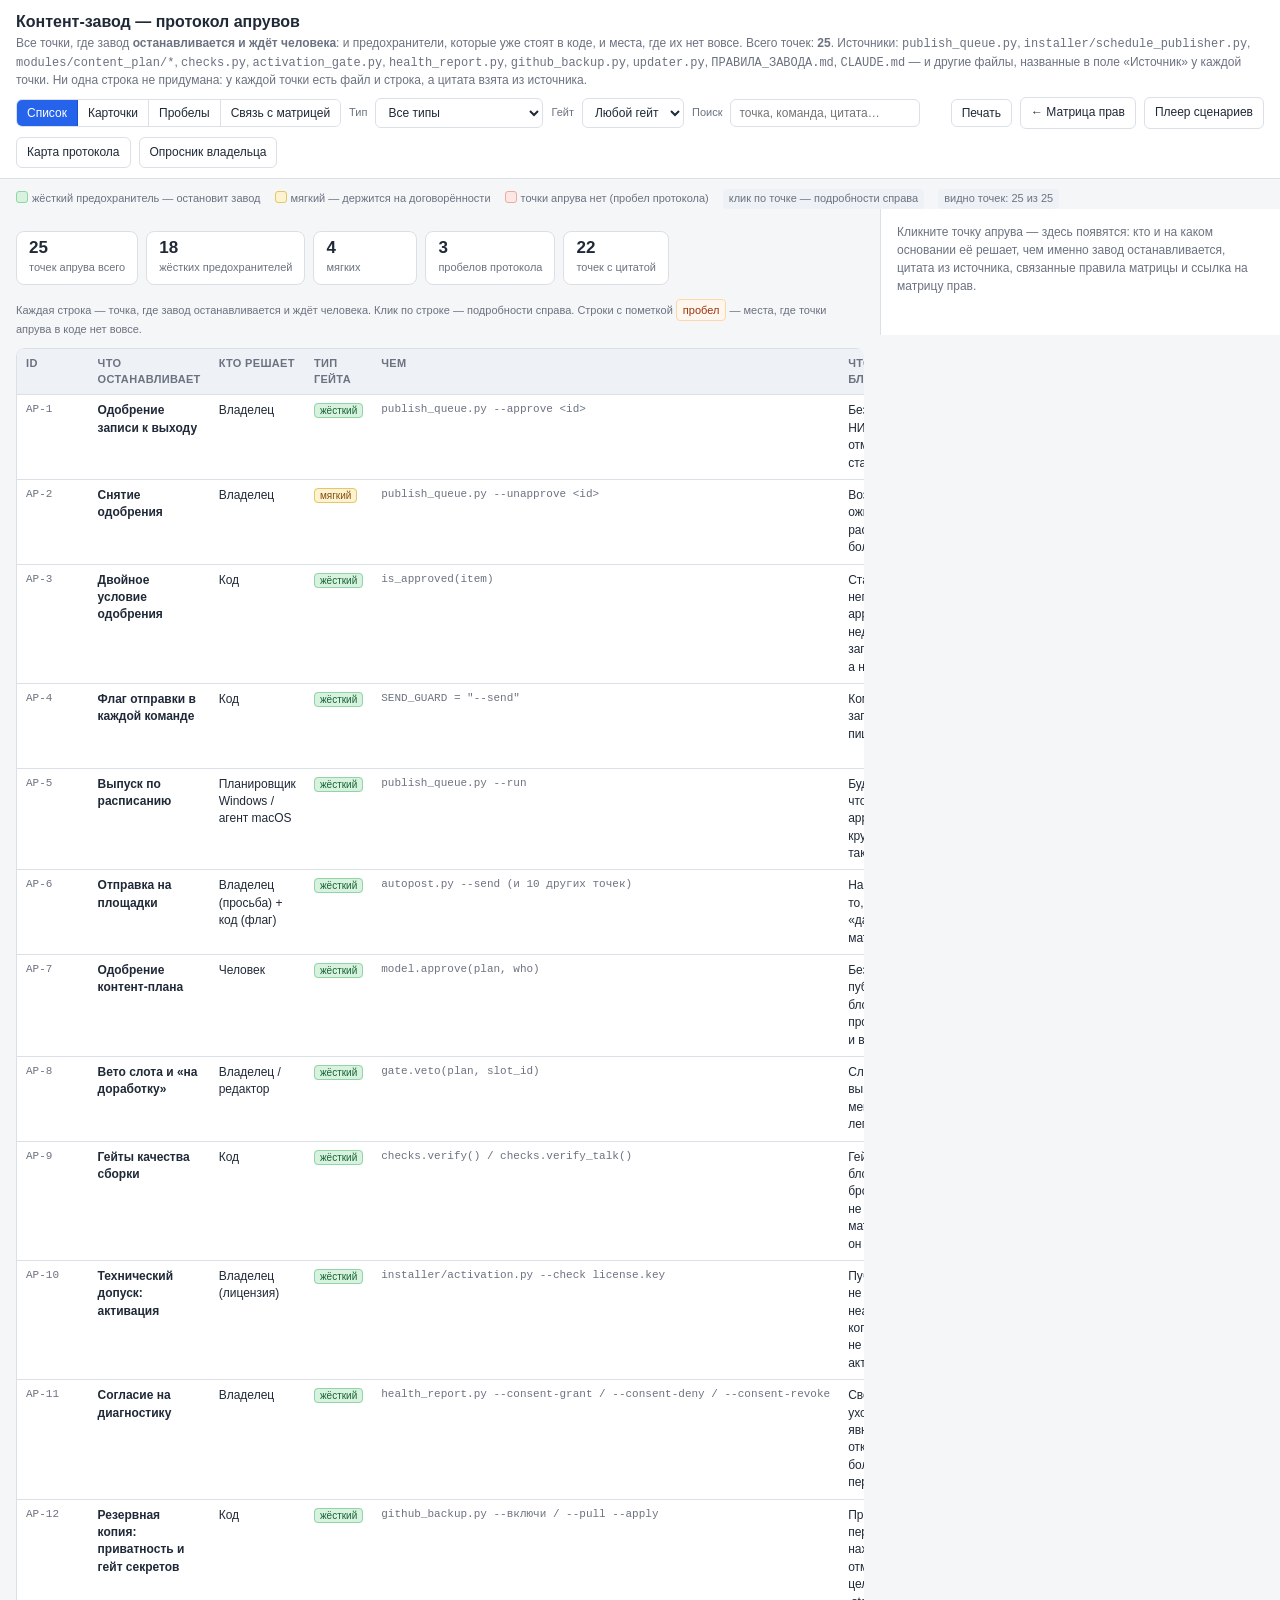
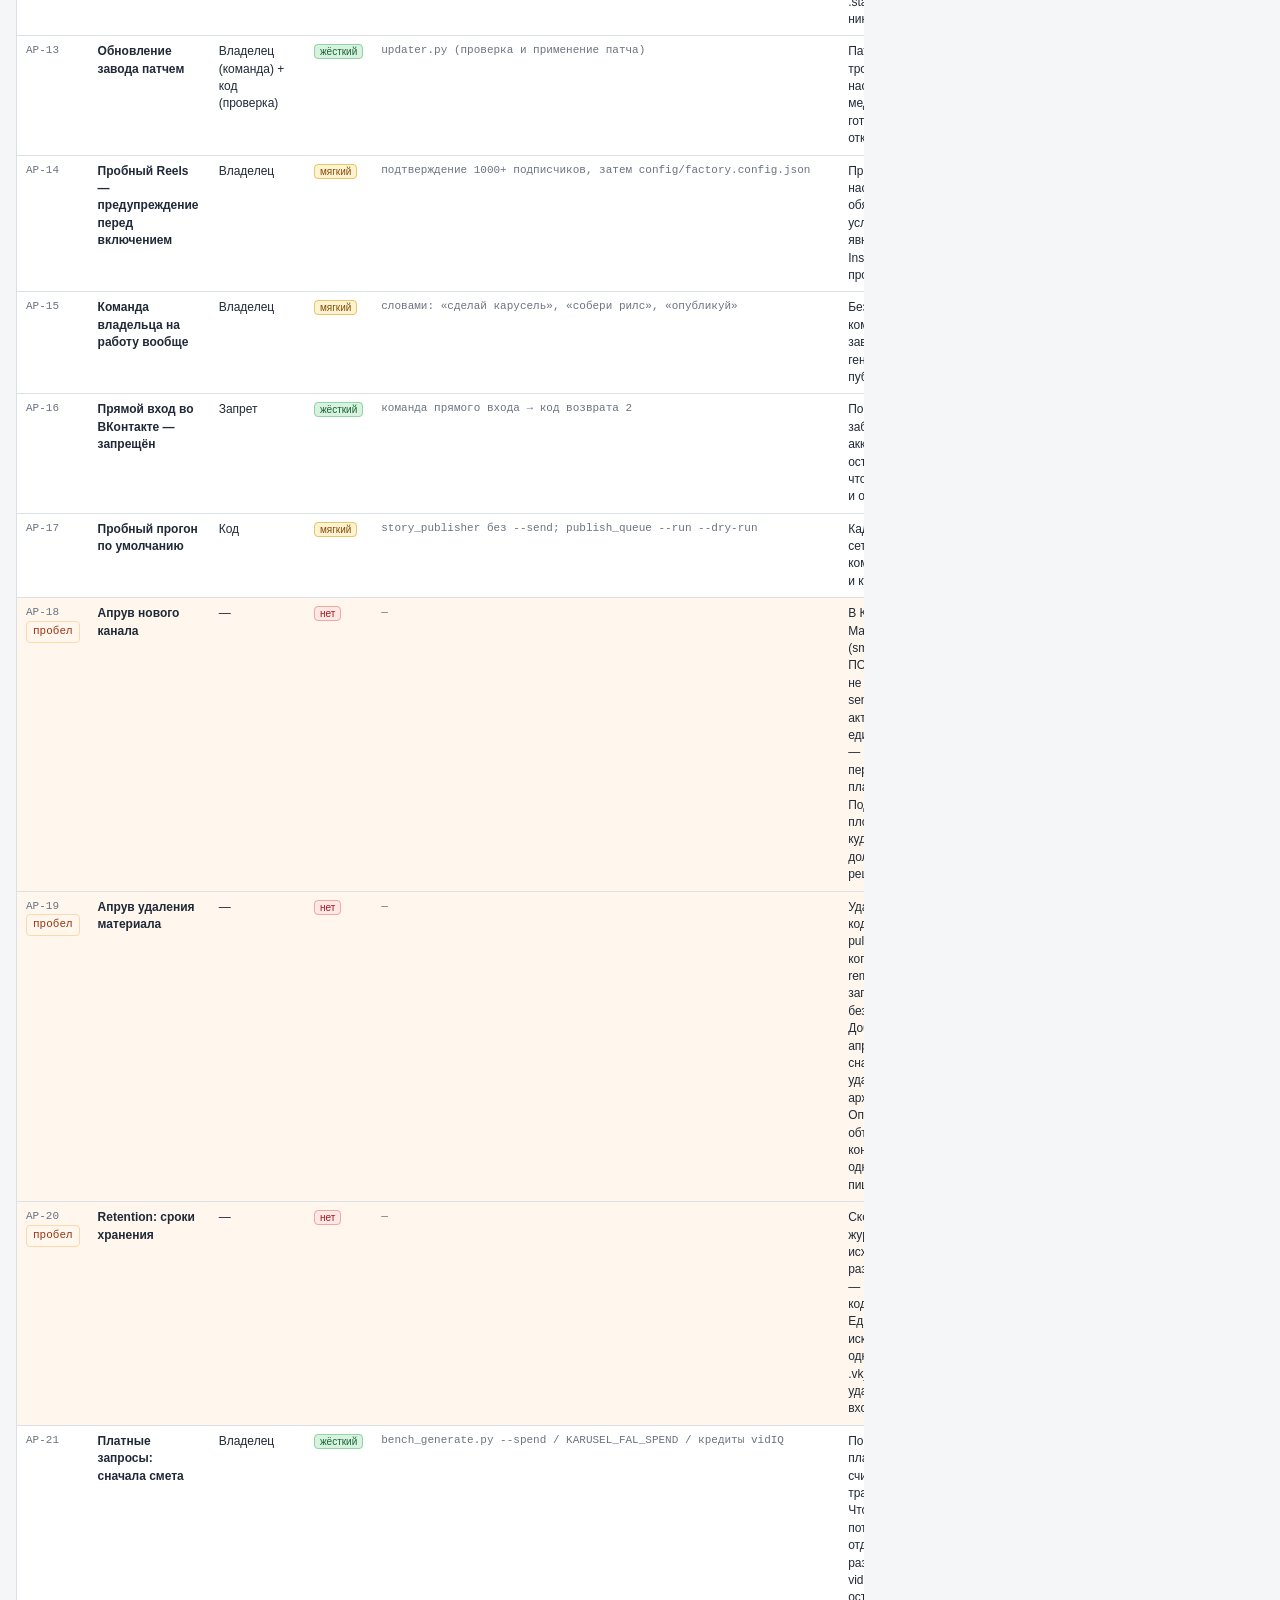
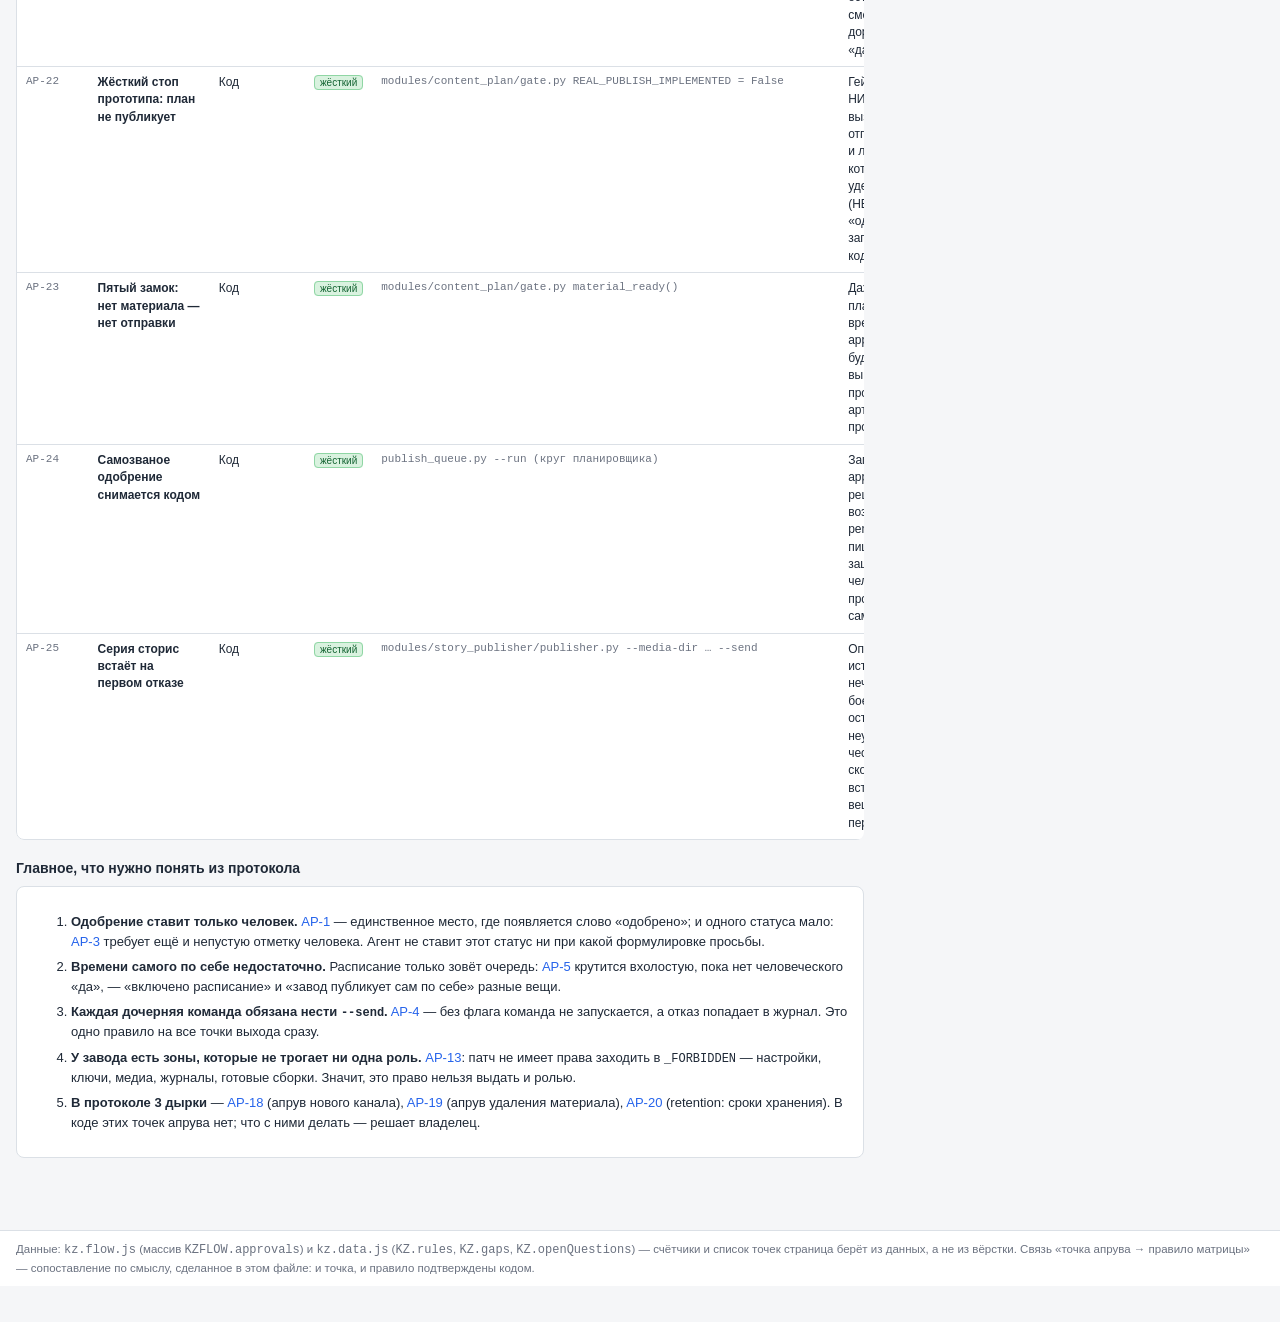
==== commit 0bcf797b: "мобильная вёрстка: сендвич, легенда в меню, матрица карточками, панель плеера Шапка. На узком экране" ====
--- a/approve.html
+++ b/approve.html
@@ -479,5 +479,6 @@
   renderAll();
 }());
 </script>
+<script src="kz.mobile.js"></script>
 </body>
 </html>
--- a/kz.css
+++ b/kz.css
@@ -319,10 +319,208 @@
 .modal-head{display:flex; align-items:center; justify-content:space-between; gap:10px; margin-bottom:10px;}
 .modal-head h2{margin:0;}
 
+/* ==========================================================================
+   МОБИЛЬНАЯ ВЁРСТКА
+   Задача: те же страницы с телефона — без зума, без «мелких кнопок» и без
+   горизонтальной прокрутки всей страницы. Шапка сворачивается в «сендвич»,
+   широкие таблицы получают свою полосу прокрутки, матрица остаётся читаемой.
+   ========================================================================== */
+
+/* «Сендвич» — кнопка шапки. На широком экране её нет: там меню и так видно. */
+.mobile-dock{display:none;}          /* нижняя панель — только на узком экране */
+.nav-toggle{
+  display:none; align-items:center; gap:8px; cursor:pointer;
+  border:1px solid var(--border); background:var(--panel); color:var(--text);
+  border-radius:8px; padding:8px 12px; font:inherit; font-size:13px; min-height:42px;
+}
+.nav-toggle:hover{background:#eef1f5;}
+.nav-toggle .burger{display:inline-flex; flex-direction:column; gap:3px; width:18px;}
+.nav-toggle .burger i{display:block; height:2px; border-radius:2px; background:var(--text); transition:transform .18s, opacity .18s;}
+.nav-toggle[aria-expanded="true"] .burger i:nth-child(1){transform:translateY(5px) rotate(45deg);}
+.nav-toggle[aria-expanded="true"] .burger i:nth-child(2){opacity:0;}
+.nav-toggle[aria-expanded="true"] .burger i:nth-child(3){transform:translateY(-5px) rotate(-45deg);}
+
+/* Таблицы, которые не влезают: своя горизонтальная прокрутка вместо обрезки */
+.tbl-scroll{overflow-x:auto; -webkit-overflow-scrolling:touch; border-radius:var(--radius);}
+.tbl-scroll > table.tbl{min-width:660px;}
+.scroll-hint{display:none;}
+
+@media (max-width: 900px){
+  body{font-size:13.5px;}
+  header.app{padding:9px 12px 10px;}
+  header.app h1{font-size:15px; padding-right:118px;}
+  header.app .sub{font-size:11.5px; line-height:1.5; max-height:4.6em; overflow:auto;}
+  .nav-toggle{display:inline-flex; position:absolute; top:8px; right:10px; z-index:45;}
+  header.app{position:sticky;}
+  /* Панель прячется в «сендвич» только если скрипт дошёл и кнопку построил
+     (html.js-nav). Скрипт не загрузился — панель просто ляжет столбиком. */
+  html.js-nav header.app .toolbar{
+    display:none; flex-direction:column; align-items:stretch; gap:8px;
+    margin-top:10px; padding:10px; border:1px solid var(--border); border-radius:10px;
+    background:#fbfcfe; box-shadow:var(--shadow); max-height:72vh; overflow:auto;
+  }
+  html.js-nav header.app .toolbar.open{display:flex;}
+  header.app .toolbar.open .grow{display:none;}
+  header.app .toolbar.open > *{width:100%;}
+  /* Кнопки не уезжают вбок: внутри меню они переносятся на следующую строку */
+  header.app .toolbar.open .seg{width:100%; flex-wrap:wrap; overflow:visible;}
+  header.app .toolbar.open .seg button{flex:1 1 44%; min-height:40px; white-space:normal; line-height:1.25;}
+  header.app .toolbar.open button,
+  header.app .toolbar.open .btn{min-height:42px; font-size:13.5px; text-align:center; padding:10px 12px; white-space:normal;}
+  header.app .toolbar.open label.inline{display:flex; flex-direction:column; align-items:stretch; gap:5px; font-size:12px;}
+  header.app .toolbar.open input[type=search],
+  header.app .toolbar.open input[type=text],
+  header.app .toolbar.open select{width:100%; min-height:42px;}
+  .legend{padding:8px 12px 0; gap:10px;}
+  /* Легенда, переехавшая в меню (её переносит kz.mobile.js), тоже переносится по строкам */
+  header.app .toolbar.open .legend{
+    display:flex; flex-wrap:wrap; gap:8px 14px; padding:8px 0 0; margin:0;
+    border-top:1px dashed var(--border); font-size:11.5px;
+  }
+  header.app .toolbar.open .legend .sw{width:14px; height:14px;}
+
+  /* Нижняя панель: пока идёт процесс, шаговые кнопки всегда на экране */
+  .mobile-dock{
+    display:flex; position:fixed; left:0; right:0; bottom:0; z-index:60;
+    flex-wrap:wrap; gap:8px; align-items:stretch;
+    padding:8px 10px calc(8px + env(safe-area-inset-bottom, 0px));
+    background:var(--panel); border-top:1px solid var(--border);
+    box-shadow:0 -4px 14px rgba(15,23,42,.10);
+  }
+  .mobile-dock[hidden]{display:none;}
+  .mobile-dock.off{display:none;}       /* панель нужна только на вкладке процесса */
+  .mobile-dock button{flex:1 1 92px; min-height:46px; font-size:14px; font-weight:600;}
+  .mobile-dock button.primary{background:var(--accent); border-color:var(--accent-dark); color:#fff;}
+  /* Пока идёт воспроизведение, шаговые кнопки не нужны: они уходят в «сендвич»,
+     а на панели остаётся одна кнопка паузы во всю ширину. */
+  .mobile-dock.playing #btnPrevDock,
+  .mobile-dock.playing #btnNextDock{display:none;}
+  .mobile-dock.playing #btnPlayDock{flex:1 1 100%; font-size:15px;}
+  .mobile-dock .dock-note{flex:1 1 100%; color:var(--muted); font-size:10.5px; text-align:center; line-height:1.35;}
+
+  .main{padding:10px 12px 112px;}
+  /* место под нижнюю панель, чтобы она не закрывала конец страницы */
+  body{padding-bottom:86px;}
+  /* Поля 16px — иначе iOS зумит страницу при фокусе в поле */
+  select,input[type=text],input[type=search],textarea{font-size:16px;}
+
+  .roles-tabs{flex-wrap:nowrap; overflow-x:auto; -webkit-overflow-scrolling:touch; padding-bottom:6px; margin:8px 0 4px;}
+  .roles-tabs button{white-space:nowrap; min-height:38px; flex:0 0 auto;}
+  .roles-tabs .sep{display:none;}
+  .stats{flex-wrap:nowrap; overflow-x:auto; -webkit-overflow-scrolling:touch; padding-bottom:6px;}
+  .stat{min-width:120px; flex:0 0 auto;}
+
+  /* Матрица — КАРТОЧКАМИ. Девять столбцов статусов на телефоне не читаются:
+     строки таблицы становятся карточками, статусы — строками внутри карточки.
+     Разметку страница отдаёт ту же; подписи берутся из data-атрибутов. */
+  .matrix-wrap{max-height:none; overflow:visible; border:none; background:transparent; border-radius:0;}
+  table.matrix{display:block; width:100%; background:transparent; font-size:12px;}
+  table.matrix thead{display:none;}
+  table.matrix tbody,
+  table.matrix tr{display:block;}
+  table.matrix th,table.matrix td{border:none;}
+
+  table.matrix tr.grp-row{display:block; margin:14px 0 8px;}
+  table.matrix tr.grp-row td{
+    display:block; padding:9px 11px; border-radius:8px; background:#e9edf4;
+    font-size:12px; font-weight:700; line-height:1.4; color:#334155;
+  }
+  table.matrix tr.grp-row .mono{display:block; font-weight:400; font-size:10.5px; margin-top:2px;}
+
+  table.matrix tr[data-field]{
+    display:block; background:var(--panel); border:1px solid var(--border);
+    border-radius:10px; padding:9px 11px 5px; margin:0 0 10px;
+  }
+  table.matrix tr[data-field].hidden{display:none;}
+  table.matrix tr[data-field]::before{
+    content: attr(data-module); display:block; margin-bottom:3px;
+    font-size:9.5px; text-transform:uppercase; letter-spacing:.04em; color:var(--muted);
+  }
+  table.matrix td.col-head{
+    display:block; position:static; width:auto; min-width:0; max-width:none;
+    padding:0 0 8px; margin-bottom:4px; background:transparent;
+    border:none; border-bottom:1px dashed var(--border); font-size:12.5px; line-height:1.35;
+  }
+  table.matrix td.matrix-cell{
+    display:grid; grid-template-columns:minmax(0,1fr) auto; gap:8px; align-items:center;
+    min-width:0; padding:7px 0; border-top:1px solid #f1f3f7; text-align:left;
+  }
+  table.matrix td.matrix-cell::before{
+    content: attr(data-status); font-size:11px; line-height:1.25; color:var(--muted);
+  }
+  table.matrix td.matrix-cell .cell-stack{
+    flex-direction:row; flex-wrap:wrap; gap:4px 8px; align-items:center; justify-content:flex-end;
+  }
+  table.matrix td.matrix-cell .rights{gap:3px;}
+  table.matrix td.matrix-cell .constraints{justify-content:flex-end;}
+  table.matrix td.matrix-cell.is-current{background:#f1f6ff; border-radius:6px; padding-left:7px; padding-right:7px;}
+  table.matrix td.matrix-cell.is-current::before{color:var(--accent); font-weight:700;}
+  table.matrix td.matrix-cell.selected{outline:2px solid var(--accent); outline-offset:-2px; border-radius:6px;}
+  table.matrix td.matrix-cell:hover{outline:none;}
+  .rc{min-width:20px; font-size:11px; padding:2px 4px;}
+  .rchip{font-size:9.5px;}
+
+  /* Плеер сценариев: дорожки в один столбец, узлы — во всю ширину */
+  .player{padding:9px 10px;}
+  .player .step-title{font-size:12.5px;}
+  .scenario-grid{grid-template-columns:1fr;}
+  .scenario-toggle strong{font-size:12px;}
+  .lanes{gap:8px;}
+  .lane{grid-template-columns:1fr;}
+  .lane-label{border-right:none; border-bottom:1px solid var(--border); padding:8px 10px; font-size:12.5px;}
+  .lane-nodes{padding:8px; gap:8px; min-height:0;}
+  .node{width:100%; min-height:0; padding:9px 10px;}
+  .node .ntitle{font-size:12.5px;}
+  .node.play-active{box-shadow:0 0 0 4px rgba(124,58,237,.20);}
+
+  /* Карточки, колонки карты и сетки — в один столбец */
+  .grid.c2,.grid.c3,.grid.c4{grid-template-columns:1fr;}
+  .map-grid{grid-template-columns:1fr;}
+  .card{padding:11px 12px;}
+  .card.tight{padding:9px 10px;}
+  .side{padding:12px; max-height:none;}
+  .kv{grid-template-columns:1fr; gap:2px 0;}
+
+  .modal-overlay{padding:10px; align-items:flex-start;}
+  .modal{max-height:88vh; padding:14px;}
+
+  .tbl-scroll{position:relative;}
+  .tbl-scroll > table.tbl{min-width:680px; font-size:11.5px;}
+  .scroll-hint{
+    display:block; color:var(--muted); font-size:11px; margin:4px 0 8px;
+  }
+  .quote{font-size:11px;}
+  table.tbl th,table.tbl td{padding:7px 8px;}
+}
+
+@media (max-width: 560px){
+  h1{font-size:14px;}
+  header.app h1{padding-right:104px;}
+  .stat{min-width:106px; padding:6px 10px;}
+  .stat b{font-size:16px;}
+  .node .nmeta .pill{font-size:9.5px;}
+  .rc{min-width:16px; font-size:10px;}
+  /* В карточном режиме столбцу-заголовку ширину не навязываем */
+  table.matrix td.col-head{min-width:0; max-width:none; font-size:12px;}
+  table.matrix td.matrix-cell::before{font-size:10.5px;}
+}
+
+/* Наведение и фокус — с тач-экрана их нет, поэтому активный элемент подсвечен смещением */
+@media (hover: none){
+  .matrix-cell:hover{outline:none;}
+  .node:hover{transform:none; box-shadow:none;}
+  button:hover,.btn:hover{background:var(--panel);}
+  .matrix-cell:active{outline:2px solid var(--accent); outline-offset:-2px;}
+  .node:active{outline:2px solid var(--accent); outline-offset:1px;}
+}
+
 /* ── Печать ────────────────────────────────────────────────────────────── */
 @media print{
-  header.app,.side,.toolbar,.legend{display:none !important;}
+  header.app,.side,.toolbar,.legend,.nav-toggle,.mobile-dock{display:none !important;}
   .layout{display:block;}
   .matrix-wrap{max-height:none; overflow:visible;}
+  .tbl-scroll{overflow:visible;}
+  .tbl-scroll > table.tbl{min-width:0;}
+  .scroll-hint{display:none;}
   body{background:#fff;}
 }
